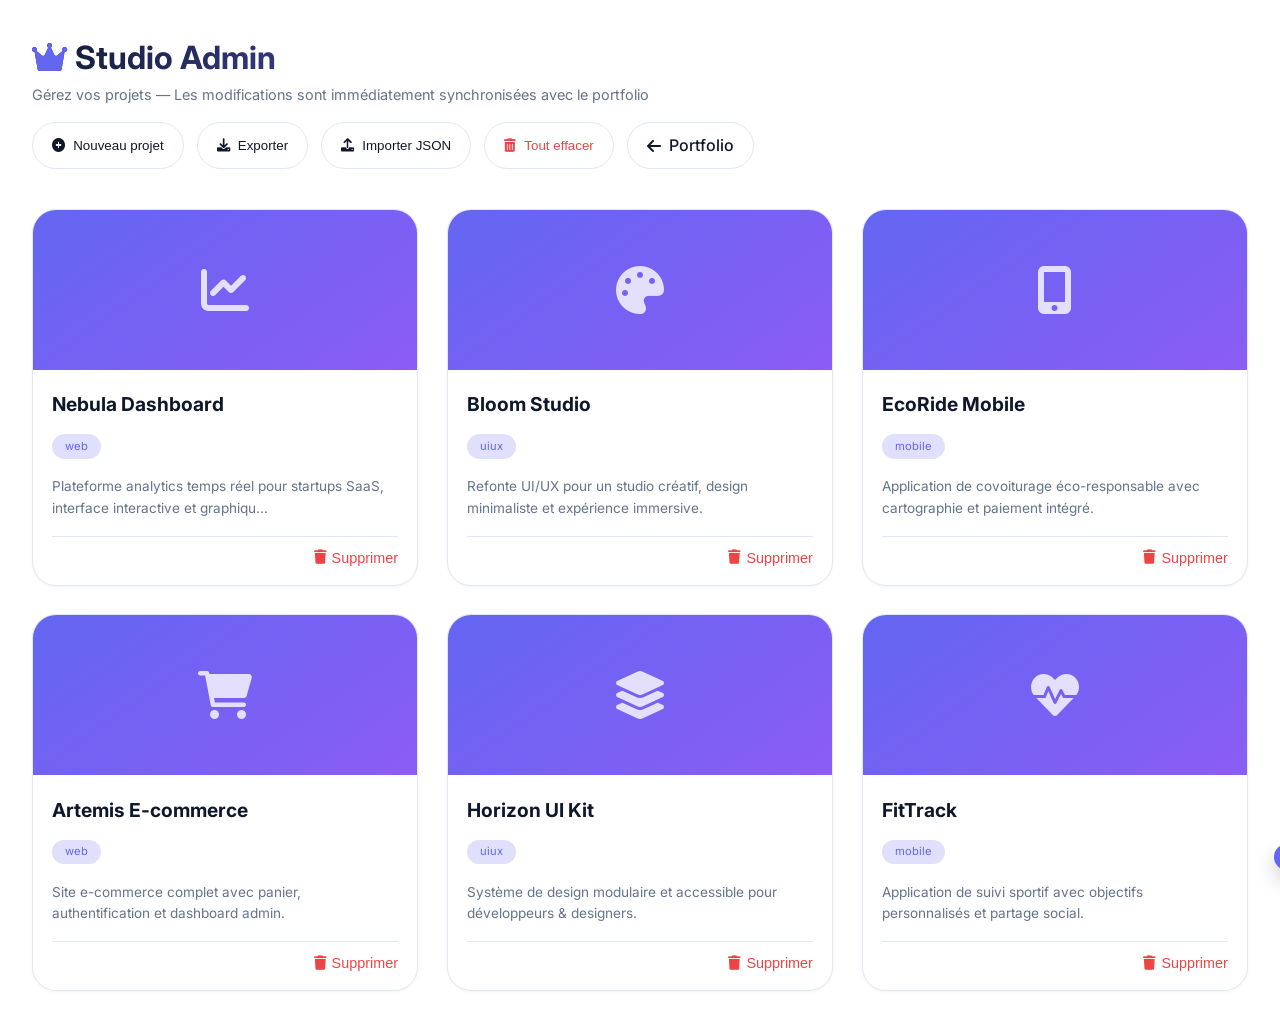
==== admin-projects.html @ c8698ab6 "Add files via upload" ====
<!DOCTYPE html>
<html lang="fr">
<head>
    <meta charset="UTF-8">
    <meta name="viewport" content="width=device-width, initial-scale=1.0">
    <title>Admin Studio — Gestion des projets</title>
    <link href="https://fonts.googleapis.com/css2?family=Inter:opsz,wght@14..32,300;14..32,400;14..32,500;14..32,600;14..32,700&display=swap" rel="stylesheet">
    <link rel="stylesheet" href="https://cdnjs.cloudflare.com/ajax/libs/font-awesome/6.0.0-beta3/css/all.min.css">
    <link rel="stylesheet" href="style.css">
    <style>
        :root {
            --modal-overlay: rgba(15, 23, 42, 0.75);
            --glass-bg: rgba(255, 255, 255, 0.98);
            --glass-border: 1px solid rgba(99, 102, 241, 0.2);
        }
        [data-theme="dark"] {
            --glass-bg: rgba(30, 41, 59, 0.98);
            --modal-overlay: rgba(0, 0, 0, 0.85);
        }
        body {
            background: var(--bg-primary);
            min-height: 100vh;
            display: flex;
            align-items: center;
            justify-content: center;
            padding: 2rem;
        }
        .admin-dashboard {
            max-width: 1300px;
            width: 100%;
            margin: 0 auto;
        }
        .admin-header-bar {
            display: flex;
            justify-content: space-between;
            align-items: center;
            margin-bottom: 2.5rem;
            flex-wrap: wrap;
            gap: 1rem;
        }
        .admin-title h1 {
            font-size: 2rem;
            background: linear-gradient(135deg, var(--text-primary), var(--accent-primary));
            -webkit-background-clip: text;
            background-clip: text;
            color: transparent;
        }
        .admin-title p {
            color: var(--text-muted);
            font-size: 0.9rem;
        }
        .btn-group {
            display: flex;
            gap: 0.8rem;
            flex-wrap: wrap;
        }
        .btn-icon {
            background: var(--bg-card);
            border: 1px solid var(--border-color);
            padding: 0.6rem 1.2rem;
            border-radius: 40px;
            font-weight: 500;
            display: inline-flex;
            align-items: center;
            gap: 8px;
            cursor: pointer;
            transition: var(--transition);
            color: var(--text-primary);
            text-decoration: none;
        }
        .btn-icon:hover {
            border-color: var(--accent-primary);
            background: var(--accent-glow);
            transform: translateY(-2px);
        }
        .projects-admin-grid {
            display: grid;
            grid-template-columns: repeat(auto-fill, minmax(320px, 1fr));
            gap: 1.8rem;
            margin-top: 1.5rem;
        }
        .admin-project-card {
            background: var(--bg-card);
            border-radius: 1.5rem;
            border: 1px solid var(--border-color);
            overflow: hidden;
            transition: var(--transition);
            box-shadow: var(--shadow-sm);
        }
        .admin-project-card:hover {
            transform: translateY(-6px);
            box-shadow: var(--shadow-lg);
            border-color: var(--accent-primary);
        }
        .card-img {
            height: 160px;
            background: linear-gradient(145deg, var(--accent-primary), var(--accent-secondary));
            display: flex;
            align-items: center;
            justify-content: center;
            color: white;
            font-size: 2rem;
            position: relative;
            overflow: hidden;
        }
        .card-img img {
            width: 100%;
            height: 100%;
            object-fit: cover;
        }
        .no-img-icon {
            font-size: 3rem;
            opacity: 0.8;
        }
        .card-content {
            padding: 1.2rem;
        }
        .card-content h3 {
            font-size: 1.2rem;
            margin-bottom: 0.3rem;
        }
        .card-badge {
            display: inline-block;
            background: var(--accent-glow);
            padding: 0.2rem 0.8rem;
            border-radius: 20px;
            font-size: 0.7rem;
            color: var(--accent-primary);
            margin: 0.6rem 0;
        }
        .card-actions {
            display: flex;
            justify-content: flex-end;
            gap: 0.8rem;
            margin-top: 1rem;
            border-top: 1px solid var(--border-color);
            padding-top: 0.8rem;
        }
        .delete-btn {
            color: #ef4444;
            cursor: pointer;
            background: none;
            border: none;
            font-size: 0.9rem;
            transition: 0.2s;
            display: inline-flex;
            align-items: center;
            gap: 5px;
        }
        .delete-btn:hover {
            transform: scale(1.05);
            color: #dc2626;
        }
        .empty-state {
            text-align: center;
            padding: 4rem;
            color: var(--text-muted);
            background: var(--bg-card);
            border-radius: 2rem;
            border: 1px dashed var(--border-color);
        }
        .modal {
            display: none;
            position: fixed;
            top: 0;
            left: 0;
            width: 100%;
            height: 100%;
            background: var(--modal-overlay);
            backdrop-filter: blur(6px);
            z-index: 2000;
            align-items: center;
            justify-content: center;
            opacity: 0;
            transition: opacity 0.25s ease;
        }
        .modal.active {
            display: flex;
            opacity: 1;
        }
        .modal-container {
            background: var(--glass-bg);
            width: 90%;
            max-width: 620px;
            border-radius: 2rem;
            box-shadow: 0 25px 50px -12px rgba(0,0,0,0.5);
            border: var(--glass-border);
            transform: scale(0.96);
            transition: transform 0.25s cubic-bezier(0.2, 0.9, 0.4, 1.1);
            overflow: hidden;
        }
        .modal.active .modal-container {
            transform: scale(1);
        }
        .modal-header {
            display: flex;
            justify-content: space-between;
            align-items: center;
            padding: 1.5rem 2rem;
            border-bottom: 1px solid var(--border-color);
        }
        .modal-header h2 {
            font-size: 1.5rem;
            font-weight: 600;
            background: linear-gradient(135deg, var(--accent-primary), var(--accent-secondary));
            -webkit-background-clip: text;
            background-clip: text;
            color: transparent;
        }
        .close-modal {
            background: var(--bg-secondary);
            border: none;
            width: 36px;
            height: 36px;
            border-radius: 50%;
            cursor: pointer;
            transition: var(--transition);
            color: var(--text-primary);
        }
        .close-modal:hover {
            background: var(--accent-primary);
            color: white;
            transform: rotate(90deg);
        }
        .modal-body {
            padding: 2rem;
            max-height: 65vh;
            overflow-y: auto;
        }
        .form-group-modern {
            margin-bottom: 1.3rem;
        }
        .form-group-modern label {
            display: block;
            font-size: 0.8rem;
            font-weight: 600;
            text-transform: uppercase;
            letter-spacing: 0.5px;
            margin-bottom: 0.4rem;
            color: var(--accent-primary);
        }
        .form-group-modern input, 
        .form-group-modern textarea,
        .form-group-modern select {
            width: 100%;
            padding: 0.8rem 1rem;
            background: var(--bg-secondary);
            border: 1px solid var(--border-color);
            border-radius: 1rem;
            color: var(--text-primary);
            font-family: 'Inter', sans-serif;
            transition: 0.2s;
        }
        .form-group-modern input:focus,
        .form-group-modern textarea:focus {
            outline: none;
            border-color: var(--accent-primary);
            box-shadow: 0 0 0 3px var(--accent-glow);
        }
        .preview-img {
            margin-top: 0.6rem;
            display: flex;
            align-items: center;
            gap: 10px;
            flex-wrap: wrap;
        }
        .preview-img img {
            width: 70px;
            height: 70px;
            object-fit: cover;
            border-radius: 12px;
            border: 1px solid var(--border-color);
        }
        .modal-footer {
            padding: 1.2rem 2rem;
            background: var(--bg-secondary);
            display: flex;
            justify-content: flex-end;
            gap: 1rem;
            border-top: 1px solid var(--border-color);
        }
        .toast-msg {
            position: fixed;
            bottom: 30px;
            right: 30px;
            background: var(--accent-primary);
            color: white;
            padding: 0.8rem 1.5rem;
            border-radius: 50px;
            box-shadow: 0 10px 20px rgba(0,0,0,0.2);
            z-index: 2100;
            font-weight: 500;
            transform: translateX(150%);
            transition: transform 0.3s ease;
        }
        .toast-msg.show {
            transform: translateX(0);
        }
        .file-label {
            background: var(--bg-card);
            border: 1px dashed var(--border-color);
            padding: 0.6rem;
            border-radius: 1rem;
            text-align: center;
            cursor: pointer;
            transition: 0.2s;
        }
        .file-label:hover {
            border-color: var(--accent-primary);
            background: var(--accent-glow);
        }
        .row-2col {
            display: grid;
            grid-template-columns: 1fr 1fr;
            gap: 1rem;
        }
        @media (max-width: 640px) {
            .row-2col { grid-template-columns: 1fr; }
            .modal-body { padding: 1.2rem; }
        }
    </style>
</head>
<body>
    <div class="admin-dashboard">
        <div class="admin-header-bar">
            <div class="admin-title">
                <h1><i class="fas fa-crown" style="color: var(--accent-primary);"></i> Studio Admin</h1>
                <p>Gérez vos projets — Les modifications sont immédiatement synchronisées avec le portfolio</p>
            </div>
            <div class="btn-group">
                <button id="openModalBtn" class="btn-icon"><i class="fas fa-plus-circle"></i> Nouveau projet</button>
                <button id="exportDataBtn" class="btn-icon"><i class="fas fa-download"></i> Exporter</button>
                <button id="importDataBtn" class="btn-icon"><i class="fas fa-upload"></i> Importer JSON</button>
                <button id="clearAllBtn" class="btn-icon" style="color: #ef4444;"><i class="fas fa-trash-alt"></i> Tout effacer</button>
                <a href="index.html" class="btn-icon"><i class="fas fa-arrow-left"></i> Portfolio</a>
            </div>
        </div>

        <div id="projectsAdminList" class="projects-admin-grid"></div>
    </div>

    <!-- Modal de confirmation suppression -->
    <div id="deleteConfirmModal" class="modal">
        <div class="modal-container">
            <div class="modal-header">
                <h2>Confirmer la suppression</h2>
                <button class="close-modal" id="closeDeleteModal"><i class="fas fa-times"></i></button>
            </div>
            <div class="modal-body">
                <p id="deleteModalText">Voulez-vous vraiment supprimer ce projet ? Cette action est irréversible.</p>
            </div>
            <div class="modal-footer">
                <button id="cancelDeleteBtn" class="btn-outline">Annuler</button>
                <button id="confirmDeleteBtn" class="btn-primary">Supprimer</button>
            </div>
        </div>
    </div>

    <!-- Modal d'ajout de projet -->
    <div id="projectModal" class="modal">
        <div class="modal-container">
            <div class="modal-header">
                <h2><i class="fas fa-magic"></i> Créer un projet</h2>
                <button class="close-modal" id="closeModalBtn"><i class="fas fa-times"></i></button>
            </div>
            <div class="modal-body">
                <form id="adminModalForm">
                    <div class="form-group-modern">
                        <label>Titre du projet *</label>
                        <input type="text" id="modalTitle" placeholder="Ex: Aurora Studio" required>
                    </div>
                    <div class="row-2col">
                        <div class="form-group-modern">
                            <label>Catégorie *</label>
                            <select id="modalCategory">
                                <option value="web">🌐 Web App</option>
                                <option value="uiux">🎨 UI/UX</option>
                                <option value="mobile">📱 Mobile</option>
                            </select>
                        </div>
                        <div class="form-group-modern">
                            <label>Tags (séparés par virgules)</label>
                            <input type="text" id="modalTags" placeholder="React, Figma, Node">
                        </div>
                    </div>
                    <div class="form-group-modern">
                        <label>Description courte *</label>
                        <textarea id="modalDescription" rows="3" placeholder="Décrivez le projet..." required></textarea>
                    </div>
                    <div class="form-group-modern">
                        <label>Lien (optionnel)</label>
                        <input type="url" id="modalLink" placeholder="https://...">
                    </div>
                    <div class="form-group-modern">
                        <label>Image du projet</label>
                        <div class="file-label" id="imageUploadLabel">
                            <i class="fas fa-cloud-upload-alt"></i> Cliquez pour ajouter une image
                        </div>
                        <input type="file" id="modalImageFile" accept="image/jpeg,image/png,image/webp" style="display: none;">
                        <div id="imagePreviewContainer" class="preview-img"></div>
                        <small style="color: var(--text-muted); font-size:0.7rem;">Formats supportés : PNG, JPG, WEBP (max 2MB)</small>
                    </div>
                </form>
            </div>
            <div class="modal-footer">
                <button type="button" id="cancelModalBtn" class="btn-outline">Annuler</button>
                <button type="button" id="saveProjectBtn" class="btn-primary"><i class="fas fa-save"></i> Sauvegarder</button>
            </div>
        </div>
    </div>

    <div id="toastMsg" class="toast-msg"></div>

    <script>
        const STORAGE_KEY = 'user_projects_v1';
        
        // Projets par défaut (identiques à ceux du portfolio)
        function getDefaultProjects() {
            return [
                { id: 1, title: "Nebula Dashboard", description: "Plateforme analytics temps réel pour startups SaaS, interface interactive et graphiques dynamiques.", category: "web", tags: ["React", "D3.js", "Firebase"], image: "", link: "", icon: "fas fa-chart-line", userCreated: false },
                { id: 2, title: "Bloom Studio", description: "Refonte UI/UX pour un studio créatif, design minimaliste et expérience immersive.", category: "uiux", tags: ["Figma", "Tailwind", "GSAP"], image: "", link: "", icon: "fas fa-palette", userCreated: false },
                { id: 3, title: "EcoRide Mobile", description: "Application de covoiturage éco-responsable avec cartographie et paiement intégré.", category: "mobile", tags: ["React Native", "Node.js", "MongoDB"], image: "", link: "", icon: "fas fa-mobile-alt", userCreated: false },
                { id: 4, title: "Artemis E-commerce", description: "Site e-commerce complet avec panier, authentification et dashboard admin.", category: "web", tags: ["Next.js", "Stripe", "Prisma"], image: "", link: "", icon: "fas fa-shopping-cart", userCreated: false },
                { id: 5, title: "Horizon UI Kit", description: "Système de design modulaire et accessible pour développeurs & designers.", category: "uiux", tags: ["Figma", "Storybook", "Vue"], image: "", link: "", icon: "fas fa-layer-group", userCreated: false },
                { id: 6, title: "FitTrack", description: "Application de suivi sportif avec objectifs personnalisés et partage social.", category: "mobile", tags: ["Flutter", "Firebase", "API REST"], image: "", link: "", icon: "fas fa-heartbeat", userCreated: false }
            ];
        }

        function readStoredProjects() {
            try {
                const stored = localStorage.getItem(STORAGE_KEY);
                // Seed defaults only if key is absent (first visit)
                if (stored === null) {
                    const defaults = getDefaultProjects();
                    writeStoredProjects(defaults);
                    return defaults;
                }
                const parsed = JSON.parse(stored);
                if (!Array.isArray(parsed)) return [];
                return parsed;
            } catch(e) {
                return [];
            }
        }

        function writeStoredProjects(projects) {
            localStorage.setItem(STORAGE_KEY, JSON.stringify(projects));
            // Déclencher un événement storage manuellement pour synchroniser le même onglet
            window.dispatchEvent(new StorageEvent('storage', { key: STORAGE_KEY, newValue: JSON.stringify(projects) }));
        }

        function showToast(message, isError = false) {
            const toast = document.getElementById('toastMsg');
            toast.textContent = message;
            toast.style.background = isError ? '#ef4444' : 'var(--accent-primary)';
            toast.classList.add('show');
            setTimeout(() => toast.classList.remove('show'), 2800);
        }

        function escapeHtml(str) {
            if (!str) return '';
            return str.replace(/[&<>]/g, function(m) {
                if (m === '&') return '&amp;';
                if (m === '<') return '&lt;';
                if (m === '>') return '&gt;';
                return m;
            });
        }

        function renderAdminProjects() {
            const container = document.getElementById('projectsAdminList');
            if (!container) return;
            
            const projects = readStoredProjects();
            
            if (projects.length === 0) {
                container.innerHTML = `<div class="empty-state"><i class="fas fa-folder-open fa-3x" style="margin-bottom:1rem; display:block;"></i>Aucun projet. Cliquez sur "Nouveau projet" pour commencer.</div>`;
                return;
            }
            
            container.innerHTML = projects.map(proj => `
                <div class="admin-project-card" data-id="${proj.id}">
                    <div class="card-img">
                        ${proj.image && proj.image.startsWith('data:') ? 
                            `<img src="${proj.image}" alt="${escapeHtml(proj.title)}">` : 
                            `<i class="${proj.icon || 'fas fa-briefcase'} no-img-icon"></i>`
                        }
                    </div>
                    <div class="card-content">
                        <h3>${escapeHtml(proj.title)}</h3>
                        <span class="card-badge">${escapeHtml(proj.category)}</span>
                        <p style="font-size:0.85rem; color:var(--text-muted); margin-top:0.5rem;">${escapeHtml(proj.description.substring(0, 85))}${proj.description.length > 85 ? '...' : ''}</p>
                        <div class="card-actions">
                            <button class="delete-btn" data-id="${proj.id}"><i class="fas fa-trash"></i> Supprimer</button>
                        </div>
                    </div>
                </div>
            `).join('');
            
            document.querySelectorAll('.delete-btn').forEach(btn => {
                btn.addEventListener('click', (e) => {
                    e.stopPropagation();
                    const id = parseInt(btn.getAttribute('data-id'));
                    const card = btn.closest('.admin-project-card');
                    const title = card ? card.querySelector('h3').textContent : '';
                    showDeleteConfirm(id, title);
                });
            });
        }

        function deleteProjectById(id) {
            let projects = readStoredProjects();
            const newList = projects.filter(p => p.id !== id);
            if (newList.length === projects.length) return;
            writeStoredProjects(newList);
            renderAdminProjects();
            showToast('Projet supprimé avec succès ✓', false);
        }

        // Modal suppression
        const deleteModal = document.getElementById('deleteConfirmModal');
        const deleteModalText = document.getElementById('deleteModalText');
        const closeDeleteModal = document.getElementById('closeDeleteModal');
        const cancelDeleteBtn = document.getElementById('cancelDeleteBtn');
        const confirmDeleteBtn = document.getElementById('confirmDeleteBtn');
        let pendingDeleteId = null;

        function showDeleteConfirm(id, title) {
            pendingDeleteId = id;
            deleteModalText.textContent = `Voulez-vous vraiment supprimer "${title}" ? Cette action est irréversible.`;
            deleteModal.classList.add('active');
            document.body.style.overflow = 'hidden';
        }

        function hideDeleteConfirm() {
            pendingDeleteId = null;
            deleteModal.classList.remove('active');
            document.body.style.overflow = '';
        }

        closeDeleteModal.addEventListener('click', hideDeleteConfirm);
        cancelDeleteBtn.addEventListener('click', hideDeleteConfirm);
        confirmDeleteBtn.addEventListener('click', () => {
            if (pendingDeleteId !== null) deleteProjectById(pendingDeleteId);
            hideDeleteConfirm();
        });
        deleteModal.addEventListener('click', (e) => { if (e.target === deleteModal) hideDeleteConfirm(); });

        // Modal ajout projet
        const modal = document.getElementById('projectModal');
        const openModalBtn = document.getElementById('openModalBtn');
        const closeModalBtn = document.getElementById('closeModalBtn');
        const cancelModalBtn = document.getElementById('cancelModalBtn');
        const saveBtn = document.getElementById('saveProjectBtn');
        
        const titleInp = document.getElementById('modalTitle');
        const categorySelect = document.getElementById('modalCategory');
        const tagsInp = document.getElementById('modalTags');
        const descInp = document.getElementById('modalDescription');
        const linkInp = document.getElementById('modalLink');
        const imageFileInput = document.getElementById('modalImageFile');
        const previewContainer = document.getElementById('imagePreviewContainer');
        
        let currentImageBase64 = '';
        
        function resetModalForm() {
            titleInp.value = '';
            categorySelect.value = 'web';
            tagsInp.value = '';
            descInp.value = '';
            linkInp.value = '';
            currentImageBase64 = '';
            previewContainer.innerHTML = '';
            imageFileInput.value = '';
        }
        
        imageFileInput.addEventListener('change', (e) => {
            const file = e.target.files[0];
            if (!file) return;
            if (!file.type.startsWith('image/')) {
                showToast('Format non supporté', true);
                return;
            }
            if (file.size > 2 * 1024 * 1024) {
                showToast('Image trop volumineuse (max 2MB)', true);
                return;
            }
            const reader = new FileReader();
            reader.onload = function(ev) {
                currentImageBase64 = ev.target.result;
                previewContainer.innerHTML = `<img src="${currentImageBase64}" alt="aperçu"><span style="font-size:12px;">✓ Image prête</span>`;
            };
            reader.readAsDataURL(file);
        });
        
        function addNewProject() {
            const title = titleInp.value.trim();
            const description = descInp.value.trim();
            if (!title || !description) {
                showToast('Le titre et la description sont requis', true);
                return;
            }
            const category = categorySelect.value;
            const tagsRaw = tagsInp.value.trim();
            const tags = tagsRaw ? tagsRaw.split(',').map(t => t.trim()).filter(t => t) : [];
            const link = linkInp.value.trim();
            
            let projects = readStoredProjects();
            const maxId = projects.length > 0 ? Math.max(...projects.map(p => p.id)) : 0;
            const newId = maxId + 1;
            const newProject = {
                id: newId,
                title: title,
                description: description,
                category: category,
                tags: tags,
                image: currentImageBase64 || '',
                link: link,
                icon: category === 'web' ? 'fas fa-globe' : (category === 'uiux' ? 'fas fa-palette' : 'fas fa-mobile-alt'),
                userCreated: true,
            };
            projects.unshift(newProject);
            writeStoredProjects(projects);
            renderAdminProjects();
            showToast(`✨ Projet "${title}" ajouté avec succès !`);
            closeModal();
            resetModalForm();
        }
        
        function openModal() {
            resetModalForm();
            modal.classList.add('active');
            document.body.style.overflow = 'hidden';
        }
        
        function closeModal() {
            modal.classList.remove('active');
            document.body.style.overflow = '';
            resetModalForm();
        }
        
        openModalBtn.addEventListener('click', openModal);
        closeModalBtn.addEventListener('click', closeModal);
        cancelModalBtn.addEventListener('click', closeModal);
        saveBtn.addEventListener('click', addNewProject);
        modal.addEventListener('click', (e) => { if (e.target === modal) closeModal(); });
        document.getElementById('imageUploadLabel').addEventListener('click', () => imageFileInput.click());
        
        // Export
        document.getElementById('exportDataBtn').addEventListener('click', () => {
            const data = readStoredProjects();
            const jsonStr = JSON.stringify(data, null, 2);
            const blob = new Blob([jsonStr], {type: 'application/json'});
            const url = URL.createObjectURL(blob);
            const a = document.createElement('a');
            a.href = url;
            a.download = `portfolio-projects-${new Date().toISOString().slice(0,19)}.json`;
            document.body.appendChild(a);
            a.click();
            document.body.removeChild(a);
            URL.revokeObjectURL(url);
            showToast('Export JSON réussi');
        });
        
        // Import
        document.getElementById('importDataBtn').addEventListener('click', () => {
            const input = document.createElement('input');
            input.type = 'file';
            input.accept = 'application/json';
            input.onchange = (e) => {
                const file = e.target.files[0];
                if (!file) return;
                const reader = new FileReader();
                reader.onload = (ev) => {
                    try {
                        const imported = JSON.parse(ev.target.result);
                        if (!Array.isArray(imported)) throw new Error('Format invalide');
                        const validProjects = imported.map((p, idx) => ({
                            id: p.id || Date.now() + idx,
                            title: p.title || 'Sans titre',
                            description: p.description || '',
                            category: p.category || 'web',
                            tags: Array.isArray(p.tags) ? p.tags : (typeof p.tags === 'string' ? p.tags.split(',') : []),
                            image: p.image || '',
                            link: p.link || '',
                            icon: p.icon || 'fas fa-briefcase',
                            userCreated: true
                        }));
                        writeStoredProjects(validProjects);
                        renderAdminProjects();
                        showToast(`Import réussi : ${validProjects.length} projet(s)`);
                    } catch(err) {
                        showToast('Fichier JSON corrompu', true);
                    }
                };
                reader.readAsText(file);
            };
            input.click();
        });
        
        // Clear all
        document.getElementById('clearAllBtn').addEventListener('click', () => {
            if (confirm('⚠️ Supprimer TOUS les projets ? Cette action est irréversible.')) {
                writeStoredProjects([]);
                renderAdminProjects();
                showToast('Tous les projets ont été effacés');
            }
        });
        
        // Thème
        if (localStorage.getItem('theme') === 'dark') {
            document.body.setAttribute('data-theme', 'dark');
        }
        
        renderAdminProjects();

        // quick wipe via URL param ?wipe=1 (confirms before clearing)
        const _params = new URLSearchParams(window.location.search);
        if (_params.get('wipe') === '1') {
            if (confirm('Confirmez-vous effacer TOUS les projets maintenant ?')) {
                writeStoredProjects([]);
                renderAdminProjects();
                showToast('Tous les projets ont été effacés');
            }
        }
    </script>
</body>
</html>
---- style.css ----
/* style.css */
:root {
  /* Light theme (default) */
  --bg-primary: #ffffff;
  --bg-secondary: #f8fafc;
  --bg-card: #ffffff;
  --text-primary: #0f172a;
  --text-secondary: #475569;
  --text-muted: #64748b;
  --border-color: #e2e8f0;
  --accent-primary: #6366f1;
  --accent-secondary: #8b5cf6;
  --accent-glow: rgba(99, 102, 241, 0.2);
  --shadow-sm: 0 1px 3px rgba(0,0,0,0.05);
  --shadow-md: 0 4px 6px -1px rgba(0,0,0,0.05), 0 2px 4px -1px rgba(0,0,0,0.03);
  --shadow-lg: 0 10px 15px -3px rgba(0,0,0,0.05), 0 4px 6px -2px rgba(0,0,0,0.025);
  --transition: all 0.3s cubic-bezier(0.4, 0, 0.2, 1);
}

[data-theme="dark"] {
  --bg-primary: #0f172a;
  --bg-secondary: #1e293b;
  --bg-card: #1e293b;
  --text-primary: #f1f5f9;
  --text-secondary: #cbd5e1;
  --text-muted: #94a3b8;
  --border-color: #334155;
  --shadow-sm: 0 1px 3px rgba(0,0,0,0.3);
  --shadow-md: 0 4px 6px -1px rgba(0,0,0,0.3);
  --shadow-lg: 0 10px 15px -3px rgba(0,0,0,0.3);
}

* {
  margin: 0;
  padding: 0;
  box-sizing: border-box;
}

html {
  scroll-behavior: smooth;
}

body {
  font-family: 'Inter', sans-serif;
  background: var(--bg-primary);
  color: var(--text-primary);
  line-height: 1.6;
  transition: background 0.3s ease, color 0.2s ease;
}

/* Theme Toggle */
.theme-toggle {
  position: fixed;
  top: 1.5rem;
  right: 2rem;
  width: 44px;
  height: 44px;
  background: var(--bg-card);
  border-radius: 50%;
  display: flex;
  align-items: center;
  justify-content: center;
  cursor: pointer;
  z-index: 1000;
  box-shadow: var(--shadow-md);
  border: 1px solid var(--border-color);
  transition: var(--transition);
}

.theme-toggle:hover {
  transform: scale(1.05);
  background: var(--accent-primary);
  color: white;
}

/* Side Navigation */
.side-nav {
  position: fixed;
  left: 2rem;
  top: 50%;
  transform: translateY(-50%);
  background: var(--bg-card);
  backdrop-filter: blur(10px);
  border-radius: 3rem;
  padding: 1.5rem 0.8rem;
  display: flex;
  flex-direction: column;
  align-items: center;
  gap: 2rem;
  z-index: 100;
  box-shadow: var(--shadow-lg);
  border: 1px solid var(--border-color);
  transition: var(--transition);
}

.nav-logo .logo-text {
  font-size: 1.5rem;
  font-weight: 800;
  background: linear-gradient(135deg, var(--accent-primary), var(--accent-secondary));
  -webkit-background-clip: text;
  background-clip: text;
  color: transparent;
}

.nav-links {
  list-style: none;
  display: flex;
  flex-direction: column;
  gap: 1.5rem;
}

.nav-item {
  display: flex;
  flex-direction: column;
  align-items: center;
  gap: 0.3rem;
  text-decoration: none;
  color: var(--text-muted);
  font-size: 0.7rem;
  transition: var(--transition);
}

.nav-item i {
  font-size: 1.2rem;
}

.nav-item span {
  font-size: 0.65rem;
  font-weight: 500;
}

.nav-item:hover, .nav-item.active {
  color: var(--accent-primary);
}

.nav-social {
  display: flex;
  flex-direction: column;
  gap: 1rem;
}

.nav-social a {
  color: var(--text-muted);
  font-size: 1.1rem;
  transition: var(--transition);
}

.nav-social a:hover {
  color: var(--accent-primary);
  transform: translateY(-2px);
}

/* Main Content */
.main-content {
  margin-left: 110px;
}

.section {
  padding: 6rem 4rem;
  border-bottom: 1px solid var(--border-color);
}

.container {
  max-width: 1200px;
  margin: 0 auto;
}

/* Section Header */
.section-header {
  text-align: center;
  margin-bottom: 3rem;
}

.section-tag {
  font-size: 0.8rem;
  text-transform: uppercase;
  letter-spacing: 3px;
  color: var(--accent-primary);
  font-weight: 600;
}

.section-header h2 {
  font-size: 2.5rem;
  margin-top: 0.5rem;
  background: linear-gradient(135deg, var(--text-primary), var(--accent-primary));
  -webkit-background-clip: text;
  background-clip: text;
  color: transparent;
}

.separator {
  width: 60px;
  height: 3px;
  background: linear-gradient(90deg, var(--accent-primary), var(--accent-secondary));
  margin: 1rem auto 0;
  border-radius: 3px;
}

/* Hero Section */
.hero-section {
  min-height: 100vh;
  display: flex;
  align-items: center;
  justify-content: center;
  text-align: center;
  background: radial-gradient(circle at 10% 30%, var(--bg-secondary) 0%, var(--bg-primary) 90%);
}

.hero-container {
  max-width: 800px;
  margin: 0 auto;
}

.hero-badge {
  display: inline-block;
  background: var(--accent-glow);
  padding: 0.4rem 1rem;
  border-radius: 40px;
  font-size: 0.85rem;
  margin-bottom: 1.5rem;
  color: var(--accent-primary);
  font-weight: 500;
}

.hero-title {
  font-size: 4rem;
  font-weight: 800;
  background: linear-gradient(135deg, var(--text-primary), var(--accent-primary));
  -webkit-background-clip: text;
  background-clip: text;
  color: transparent;
  margin-bottom: 0.5rem;
}

.hero-subtitle {
  font-size: 1.5rem;
  color: var(--text-secondary);
  margin-bottom: 1rem;
}

.hero-description {
  font-size: 1.1rem;
  color: var(--text-muted);
  max-width: 600px;
  margin: 1.5rem auto;
}

.hero-actions {
  display: flex;
  gap: 1rem;
  justify-content: center;
  margin: 2rem 0;
}

.btn-primary, .btn-outline {
  padding: 0.8rem 1.8rem;
  border-radius: 40px;
  font-weight: 600;
  text-decoration: none;
  transition: var(--transition);
  display: inline-flex;
  align-items: center;
  gap: 0.5rem;
}

.btn-primary {
  background: linear-gradient(135deg, var(--accent-primary), var(--accent-secondary));
  color: white;
  border: none;
  box-shadow: 0 4px 12px var(--accent-glow);
}

.btn-primary:hover {
  transform: translateY(-3px);
  box-shadow: 0 8px 20px var(--accent-glow);
}

.btn-outline {
  border: 2px solid var(--border-color);
  color: var(--text-primary);
}

.btn-outline:hover {
  border-color: var(--accent-primary);
  color: var(--accent-primary);
}

.scroll-indicator {
  margin-top: 3rem;
  display: flex;
  flex-direction: column;
  align-items: center;
  gap: 0.5rem;
  font-size: 0.8rem;
  color: var(--text-muted);
  animation: bounce 2s infinite;
}

@keyframes bounce {
  0%, 100% { transform: translateY(0); }
  50% { transform: translateY(8px); }
}

/* About Section */
.about-grid {
  display: grid;
  grid-template-columns: 1fr 1fr;
  gap: 3rem;
  align-items: center;
}

.about-text p {
  margin-bottom: 1.2rem;
  color: var(--text-secondary);
}

.about-info {
  display: flex;
  gap: 1.5rem;
  margin: 1.5rem 0;
  flex-wrap: wrap;
}

.info-item {
  display: flex;
  align-items: center;
  gap: 0.6rem;
  font-size: 0.9rem;
  color: var(--text-muted);
}

.info-item i {
  color: var(--accent-primary);
}

.avatar-placeholder {
  width: 300px;
  height: 300px;
  background: linear-gradient(135deg, var(--accent-primary), var(--accent-secondary));
  border-radius: 35% 65% 70% 30% / 35% 45% 55% 65%;
  display: flex;
  align-items: center;
  justify-content: center;
  font-size: 5rem;
  font-weight: 800;
  color: white;
  box-shadow: var(--shadow-lg);
  animation: morph 10s infinite;
}

@keyframes morph {
  0% { border-radius: 35% 65% 70% 30% / 35% 45% 55% 65%; }
  50% { border-radius: 65% 35% 30% 70% / 55% 40% 60% 45%; }
  100% { border-radius: 35% 65% 70% 30% / 35% 45% 55% 65%; }
}

/* Projects Filters */
.project-filters {
  display: flex;
  justify-content: center;
  gap: 1rem;
  margin-bottom: 2.5rem;
  flex-wrap: wrap;
}

.filter-btn {
  background: transparent;
  border: 1px solid var(--border-color);
  padding: 0.5rem 1.5rem;
  border-radius: 40px;
  cursor: pointer;
  font-weight: 500;
  color: var(--text-secondary);
  transition: var(--transition);
}

.filter-btn.active, .filter-btn:hover {
  background: var(--accent-primary);
  color: white;
  border-color: var(--accent-primary);
}

.projects-grid {
  display: grid;
  grid-template-columns: repeat(auto-fill, minmax(320px, 1fr));
  gap: 2rem;
}

/* Admin project form */
.project-admin-panel {
  max-width: 900px;
  margin: 0 auto 2rem;
  display: flex;
  flex-direction: column;
  gap: 0.75rem;
}

.admin-toggle {
  align-self: flex-end;
  padding: 0.5rem 1rem;
  border-radius: 999px;
  border: 1px solid var(--border-color);
  background: transparent;
  cursor: pointer;
}

.project-form {
  background: var(--bg-card);
  border: 1px solid var(--border-color);
  padding: 1rem;
  border-radius: 12px;
}

.project-form .form-row {
  display: flex;
  gap: 0.75rem;
  margin-bottom: 0.75rem;
}

.project-form input, .project-form textarea {
  width: 100%;
  padding: 0.8rem;
  border-radius: 8px;
  border: 1px solid var(--border-color);
  background: var(--bg-secondary);
}

.project-form .form-actions {
  display: flex;
  gap: 0.5rem;
  justify-content: flex-end;
}

.project-actions {
  margin-top: 1rem;
}

.delete-project {
  background: transparent;
  border: 1px solid #ef4444;
  color: #ef4444;
  padding: 0.4rem 0.8rem;
  border-radius: 8px;
  cursor: pointer;
}

.delete-project:hover {
  background: rgba(239,68,68,0.08);
}

.project-card {
  background: var(--bg-card);
  border-radius: 1.5rem;
  overflow: hidden;
  box-shadow: var(--shadow-md);
  transition: var(--transition);
  border: 1px solid var(--border-color);
}

.project-card:hover {
  transform: translateY(-8px);
  box-shadow: var(--shadow-lg);
}

.project-image {
  height: 200px;
  background: linear-gradient(145deg, var(--accent-primary), var(--accent-secondary));
  display: flex;
  align-items: center;
  justify-content: center;
  font-size: 3rem;
  color: white;
}

.project-image img {
  width: 100%;
  height: 100%;
  object-fit: cover;
}

.project-meta {
  display: flex;
  gap: 0.5rem;
  margin-top: 0.8rem;
  align-items: center;
}

.project-meta .btn-outline {
  padding: 0.4rem 0.8rem;
  border-radius: 8px;
  font-size: 0.9rem;
}

.project-info {
  padding: 1.5rem;
}

.project-info h3 {
  margin-bottom: 0.5rem;
}

.project-tags {
  display: flex;
  gap: 0.5rem;
  margin: 0.8rem 0;
  flex-wrap: wrap;
}

.project-tags span {
  background: var(--bg-secondary);
  padding: 0.2rem 0.8rem;
  border-radius: 20px;
  font-size: 0.7rem;
  color: var(--accent-primary);
}

/* Admin page specific tweaks */
.admin-card input[type="file"] {
  padding: 0.4rem;
}
.admin-card img#imgPreview {
  border-radius: 8px;
  border: 1px solid var(--border-color);
  box-shadow: var(--shadow-sm);
}

/* Make admin buttons look nicer */
.admin-card .btn-primary, .admin-card .btn-outline {
  padding: 0.6rem 0.9rem;
  border-radius: 10px;
}

/* Skills */
.skills-grid {
  display: grid;
  grid-template-columns: repeat(auto-fit, minmax(300px, 1fr));
  gap: 2rem;
}

.skill-category {
  background: var(--bg-card);
  padding: 1.5rem;
  border-radius: 1.5rem;
  border: 1px solid var(--border-color);
}

.skill-category h3 {
  display: flex;
  align-items: center;
  gap: 0.5rem;
  margin-bottom: 1.2rem;
}

.skill {
  margin-bottom: 1rem;
}

.skill span {
  display: block;
  font-size: 0.9rem;
  margin-bottom: 0.3rem;
}

.skill-bar {
  height: 8px;
  background: var(--border-color);
  border-radius: 10px;
  overflow: hidden;
}

.skill-progress {
  height: 100%;
  background: linear-gradient(90deg, var(--accent-primary), var(--accent-secondary));
  border-radius: 10px;
  width: 0;
}

/* Contact */
.contact-wrapper {
  display: grid;
  grid-template-columns: 1fr 1fr;
  gap: 3rem;
  background: var(--bg-card);
  border-radius: 2rem;
  padding: 2rem;
  border: 1px solid var(--border-color);
}

.contact-info h3 {
  margin-bottom: 1rem;
}

.contact-details {
  list-style: none;
  margin: 1.5rem 0;
}

.contact-details li {
  display: flex;
  align-items: center;
  gap: 0.8rem;
  margin-bottom: 1rem;
  color: var(--text-secondary);
}

.contact-social {
  display: flex;
  gap: 1rem;
  margin-top: 1rem;
}

.contact-social a {
  width: 40px;
  height: 40px;
  border-radius: 50%;
  background: var(--bg-secondary);
  display: flex;
  align-items: center;
  justify-content: center;
  color: var(--text-primary);
  transition: var(--transition);
}

.contact-social a:hover {
  background: var(--accent-primary);
  color: white;
}

.contact-form .form-group {
  position: relative;
  margin-bottom: 1.2rem;
}

.contact-form input, .contact-form textarea {
  width: 100%;
  padding: 1rem 1rem 1rem 2.5rem;
  background: var(--bg-secondary);
  border: 1px solid var(--border-color);
  border-radius: 1rem;
  color: var(--text-primary);
  font-family: inherit;
  transition: var(--transition);
}

.contact-form input:focus, .contact-form textarea:focus {
  outline: none;
  border-color: var(--accent-primary);
  box-shadow: 0 0 0 3px var(--accent-glow);
}

.contact-form i {
  position: absolute;
  left: 1rem;
  top: 1rem;
  color: var(--text-muted);
}

.full-width {
  width: 100%;
  justify-content: center;
}

.form-feedback {
  margin-top: 1rem;
  text-align: center;
  font-size: 0.85rem;
}

/* Footer */
.footer {
  text-align: center;
  padding: 2rem;
  border-top: 1px solid var(--border-color);
  color: var(--text-muted);
}

.footer i {
  color: #ef4444;
}

/* Responsive */
@media (max-width: 900px) {
  .side-nav {
    display: none;
  }
  .main-content {
    margin-left: 0;
  }
  .about-grid, .contact-wrapper {
    grid-template-columns: 1fr;
  }
  .section {
    padding: 3rem 1.5rem;
  }
  .hero-title {
    font-size: 2.5rem;
  }
}
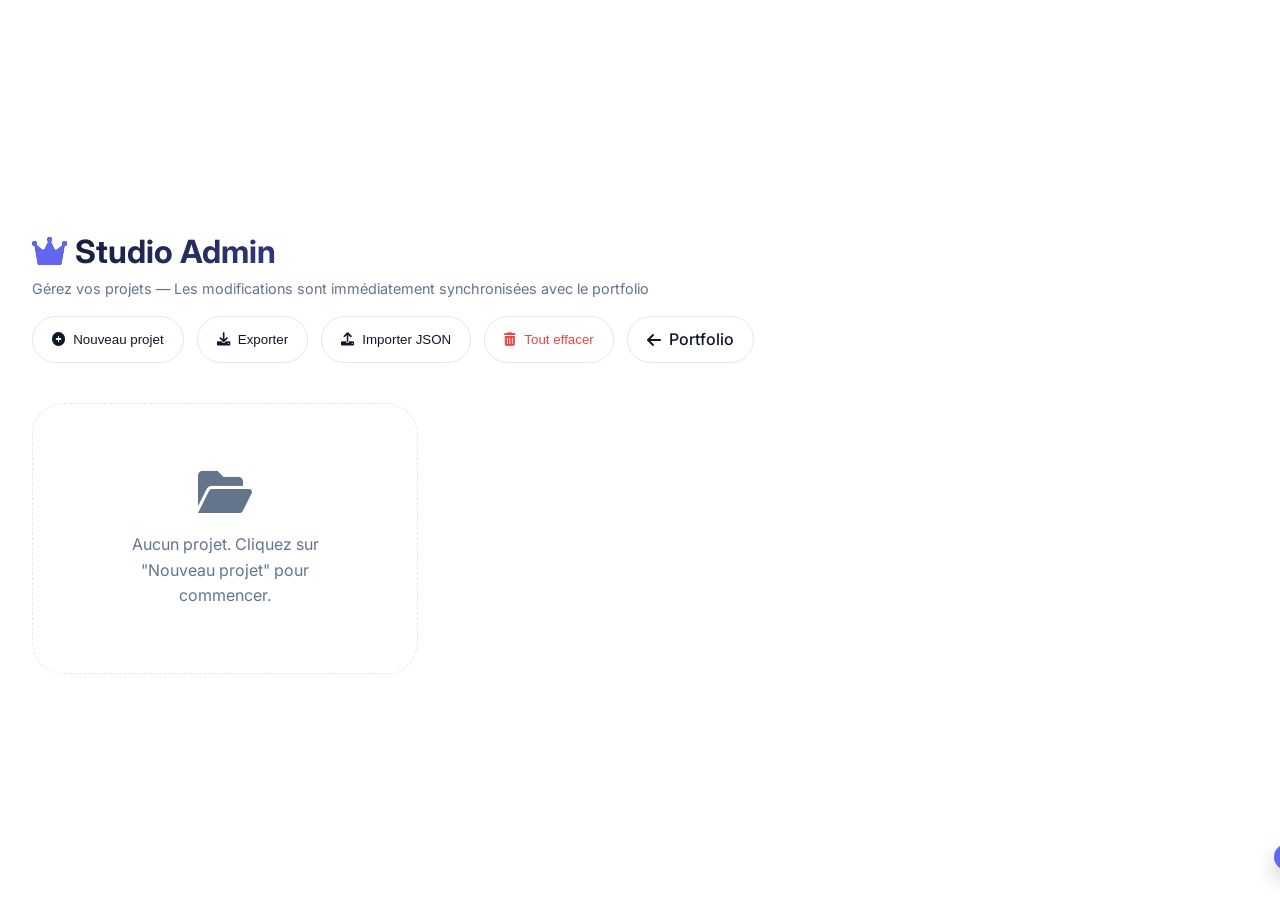
==== commit 9e53cc1a: "Change 'Hello World' to 'Goodbye World'" ====
--- a/admin-projects.html
+++ b/admin-projects.html
@@ -414,16 +414,9 @@
     <script>
         const STORAGE_KEY = 'user_projects_v1';
         
-        // Projets par défaut (identiques à ceux du portfolio)
+        // Aucun projet par défaut : seuls les projets créés via l'admin sont affichés
         function getDefaultProjects() {
-            return [
-                { id: 1, title: "Nebula Dashboard", description: "Plateforme analytics temps réel pour startups SaaS, interface interactive et graphiques dynamiques.", category: "web", tags: ["React", "D3.js", "Firebase"], image: "", link: "", icon: "fas fa-chart-line", userCreated: false },
-                { id: 2, title: "Bloom Studio", description: "Refonte UI/UX pour un studio créatif, design minimaliste et expérience immersive.", category: "uiux", tags: ["Figma", "Tailwind", "GSAP"], image: "", link: "", icon: "fas fa-palette", userCreated: false },
-                { id: 3, title: "EcoRide Mobile", description: "Application de covoiturage éco-responsable avec cartographie et paiement intégré.", category: "mobile", tags: ["React Native", "Node.js", "MongoDB"], image: "", link: "", icon: "fas fa-mobile-alt", userCreated: false },
-                { id: 4, title: "Artemis E-commerce", description: "Site e-commerce complet avec panier, authentification et dashboard admin.", category: "web", tags: ["Next.js", "Stripe", "Prisma"], image: "", link: "", icon: "fas fa-shopping-cart", userCreated: false },
-                { id: 5, title: "Horizon UI Kit", description: "Système de design modulaire et accessible pour développeurs & designers.", category: "uiux", tags: ["Figma", "Storybook", "Vue"], image: "", link: "", icon: "fas fa-layer-group", userCreated: false },
-                { id: 6, title: "FitTrack", description: "Application de suivi sportif avec objectifs personnalisés et partage social.", category: "mobile", tags: ["Flutter", "Firebase", "API REST"], image: "", link: "", icon: "fas fa-heartbeat", userCreated: false }
-            ];
+            return [];
         }
 
         function readStoredProjects() {
@@ -725,4 +718,4 @@
         }
     </script>
 </body>
-</html>+</html>
